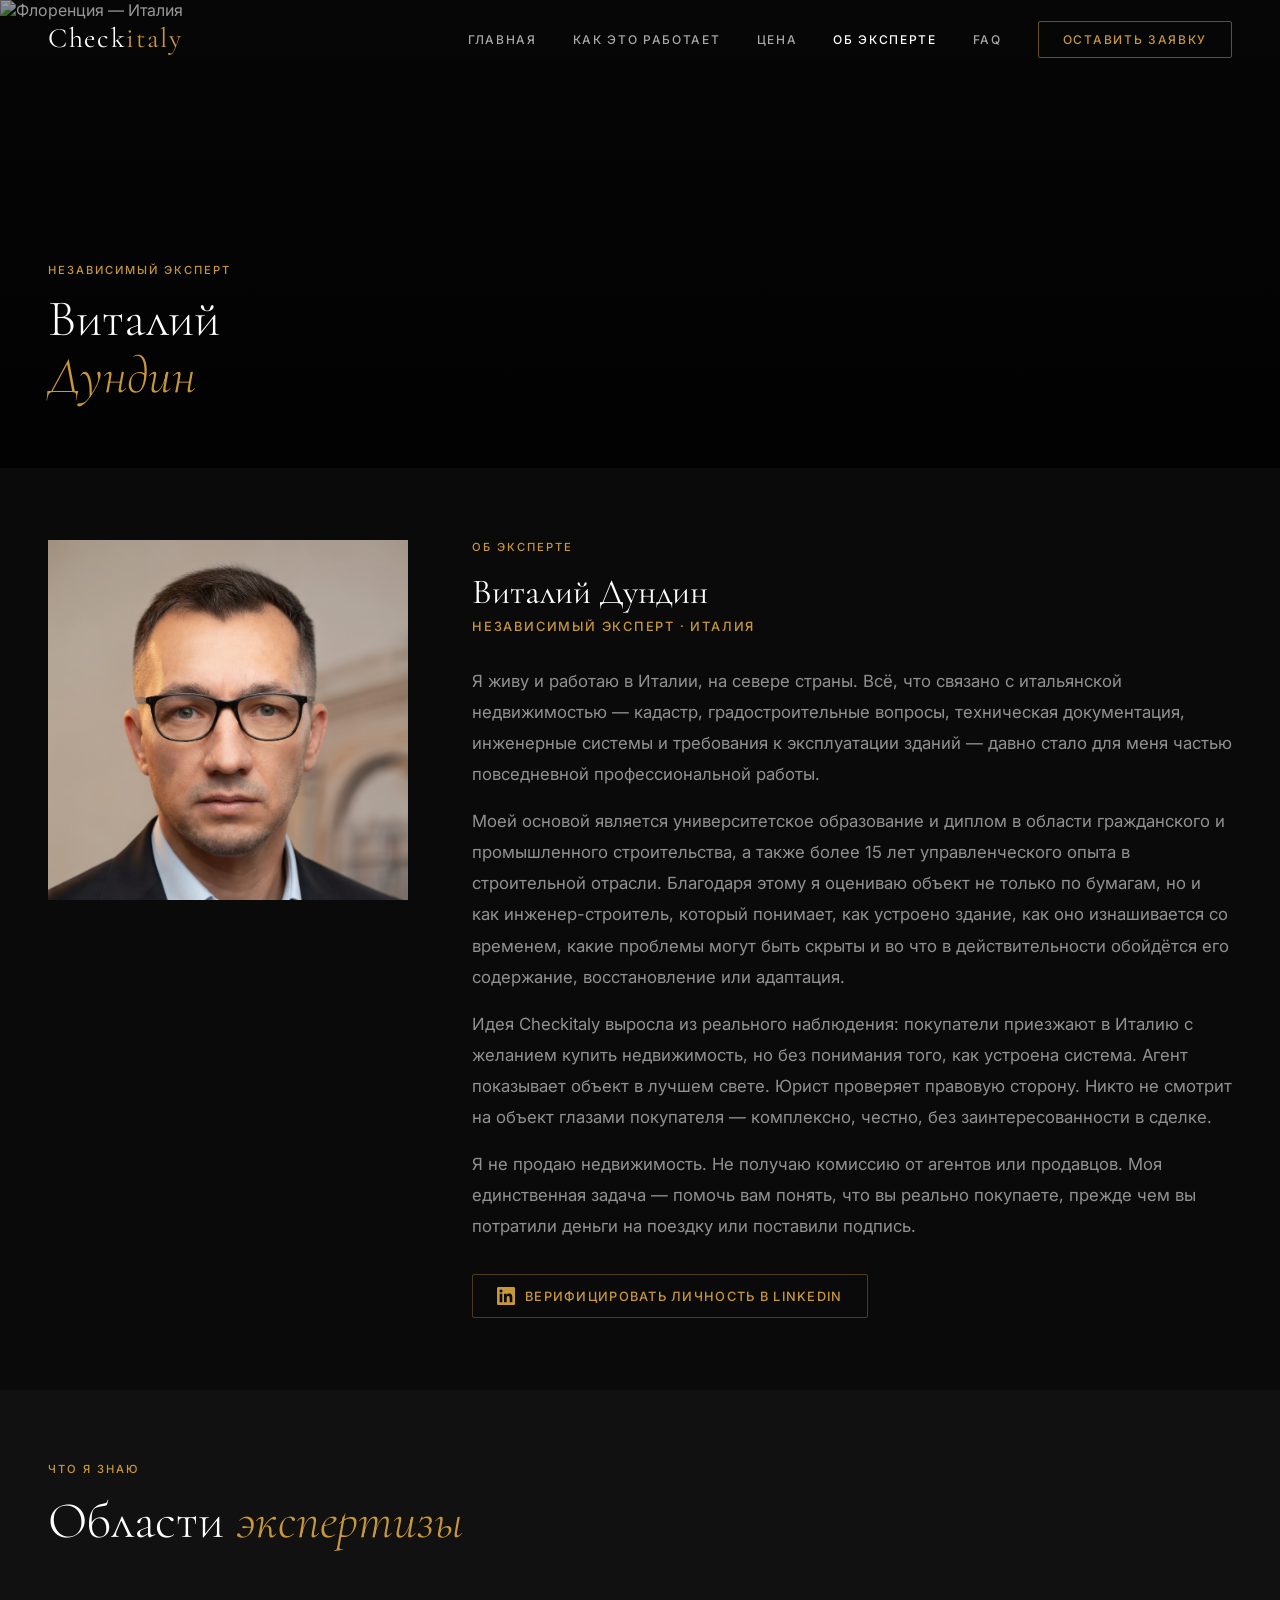
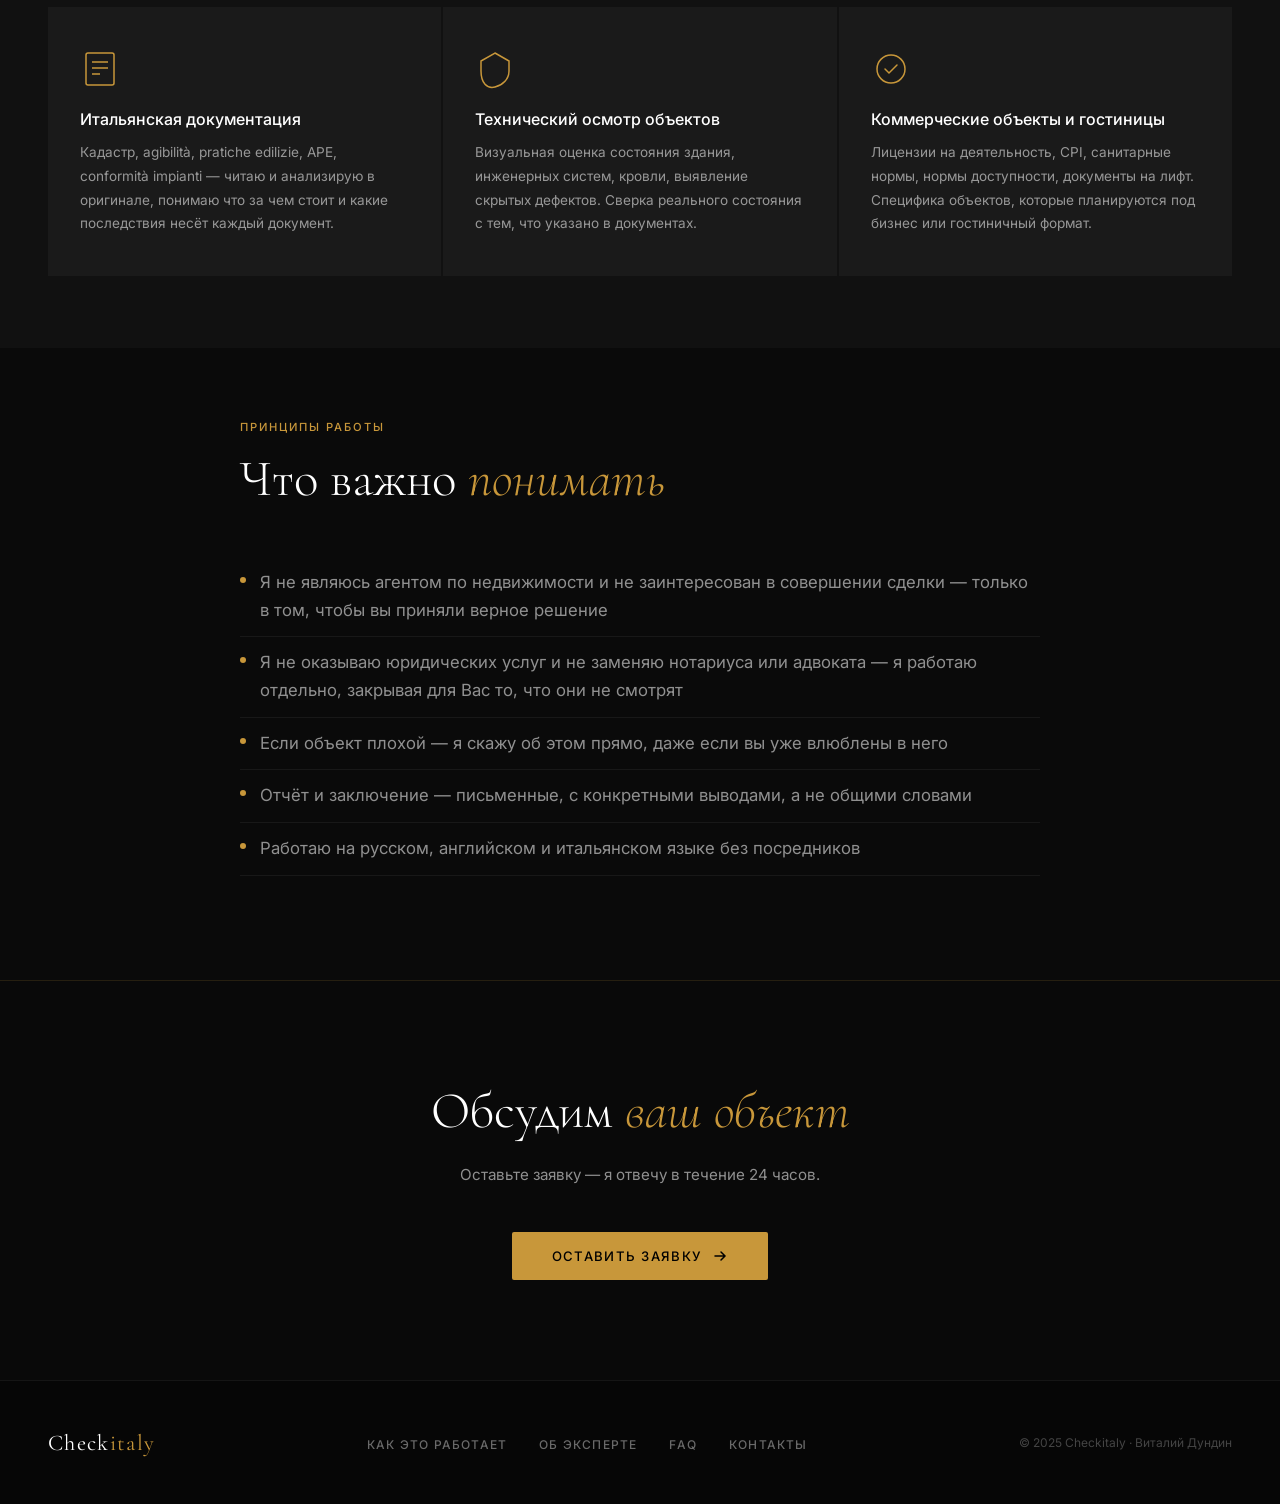
==== about.html @ b2ecd37a "Add files via upload" ====
<!DOCTYPE html>
<html lang="ru">
<head>
  <meta charset="UTF-8">
  <meta name="viewport" content="width=device-width, initial-scale=1.0">
  <meta name="description" content="Виталий Дундин — независимый эксперт по недвижимости в Италии. Живёт и работает на севере Италии. Защищает интересы покупателей недвижимости.">
  <title>Об эксперте — Checkitaly</title>
  <link rel="icon" type="image/svg+xml" href="images/favicon.svg">
  <link rel="stylesheet" href="css/style.css">
</head>
<body>

<!-- ======================== NAV ======================== -->
<nav class="nav" id="nav">
  <a class="nav__logo" href="index.html">Check<span>italy</span></a>
  <ul class="nav__links" id="navLinks">
    <li><a href="index.html">Главная</a></li>
    <li><a href="stages.html">Как это работает</a></li>
    <li><a href="stages.html#pricing">Цена</a></li>
    <li><a href="about.html" class="active">Об эксперте</a></li>
    <li><a href="faq.html">FAQ</a></li>
    <li><a href="contact.html" class="nav__cta">Оставить заявку</a></li>
  </ul>
  <div class="nav__burger" id="burger" aria-label="Меню">
    <span></span><span></span><span></span>
  </div>
</nav>

<!-- ======================== PAGE HERO ======================== -->
<section class="page-hero">
  <img
    class="page-hero__img"
    src="https://images.unsplash.com/photo-1529154036614-a60975f5c760?auto=format&fit=crop&w=1920&q=85"
    alt="Флоренция — Италия"
    loading="eager"
  >
  <div class="page-hero__overlay"></div>
  <div class="page-hero__content">
    <div class="page-hero__label">Независимый эксперт</div>
    <h1 class="page-hero__title">
      Виталий<br>
      <em>Дундин</em>
    </h1>
  </div>
</section>

<!-- ======================== BIO ======================== -->
<section class="about-section">
  <div class="about-section__inner">
    <div class="about-bio">
      <div class="about-bio__photo reveal">
        <img
          class="about-bio__img"
          src="images/vitalii-dundin.jpg"
          alt="Виталий Дундин — эксперт по недвижимости в Италии"
          loading="lazy"
        >
      </div>
      <div>
        <div class="section-label reveal">Об эксперте</div>
        <div class="about-bio__name reveal reveal--delay-1">Виталий Дундин</div>
        <div class="about-bio__role reveal reveal--delay-1">Независимый эксперт · Италия</div>
        <p class="about-bio__text reveal reveal--delay-2">
          Я живу и работаю в Италии, на севере страны. Всё, что связано с итальянской
          недвижимостью — кадастр, градостроительные вопросы, техническая документация,
          инженерные системы и требования к эксплуатации зданий — давно стало для меня
          частью повседневной профессиональной работы.
        </p>
        <p class="about-bio__text reveal reveal--delay-2">
          Моей основой является университетское образование и диплом в области гражданского
          и промышленного строительства, а также более 15 лет управленческого опыта в строительной
          отрасли. Благодаря этому я оцениваю объект не только по бумагам, но и как
          инженер-строитель, который понимает, как устроено здание, как оно изнашивается
          со временем, какие проблемы могут быть скрыты и во что в действительности обойдётся
          его содержание, восстановление или адаптация.
        </p>
        <p class="about-bio__text reveal reveal--delay-2">
          Идея Checkitaly выросла из реального наблюдения: покупатели
          приезжают в Италию с желанием купить недвижимость, но без понимания того,
          как устроена система. Агент показывает объект в лучшем свете. Юрист
          проверяет правовую сторону. Никто не смотрит на объект глазами покупателя —
          комплексно, честно, без заинтересованности в сделке.
        </p>
        <p class="about-bio__text reveal reveal--delay-3">
          Я не продаю недвижимость. Не получаю комиссию от агентов или продавцов.
          Моя единственная задача — помочь вам понять, что вы реально покупаете,
          прежде чем вы потратили деньги на поездку или поставили подпись.
        </p>
        <div class="reveal reveal--delay-3" style="margin-top:32px;">
          <a href="https://www.linkedin.com/in/vitalii-dundin/" target="_blank" rel="noopener" class="who__linkedin">
            <svg width="18" height="18" viewBox="0 0 24 24" fill="currentColor">
              <path d="M20.447 20.452h-3.554v-5.569c0-1.328-.027-3.037-1.852-3.037-1.853 0-2.136 1.445-2.136 2.939v5.667H9.351V9h3.414v1.561h.046c.477-.9 1.637-1.85 3.37-1.85 3.601 0 4.267 2.37 4.267 5.455v6.286zM5.337 7.433a2.062 2.062 0 01-2.063-2.065 2.064 2.064 0 112.063 2.065zm1.782 13.019H3.555V9h3.564v11.452zM22.225 0H1.771C.792 0 0 .774 0 1.729v20.542C0 23.227.792 24 1.771 24h20.451C23.2 24 24 23.227 24 22.271V1.729C24 .774 23.2 0 22.222 0h.003z"/>
            </svg>
            Верифицировать личность в LinkedIn
          </a>
        </div>
      </div>
    </div>
  </div>
</section>

<!-- ======================== EXPERTISE ======================== -->
<section class="about-section" style="background:var(--dark-2);">
  <div class="about-section__inner">
    <div class="section-label reveal">Что я знаю</div>
    <h2 class="section-title reveal reveal--delay-1" style="margin-bottom:56px;">
      Области <em>экспертизы</em>
    </h2>
    <div class="about-expertise">
      <div class="expertise-card reveal">
        <div class="expertise-card__icon">
          <svg viewBox="0 0 40 40" fill="none" stroke="currentColor" stroke-width="1.5">
            <rect x="6" y="4" width="28" height="32" rx="2"/>
            <line x1="12" y1="13" x2="28" y2="13"/>
            <line x1="12" y1="19" x2="28" y2="19"/>
            <line x1="12" y1="25" x2="20" y2="25"/>
          </svg>
        </div>
        <div class="expertise-card__title">Итальянская документация</div>
        <p class="expertise-card__text">
          Кадастр, agibilità, pratiche edilizie, APE, conformità impianti —
          читаю и анализирую в оригинале, понимаю что за чем стоит и какие
          последствия несёт каждый документ.
        </p>
      </div>
      <div class="expertise-card reveal reveal--delay-1">
        <div class="expertise-card__icon">
          <svg viewBox="0 0 40 40" fill="none" stroke="currentColor" stroke-width="1.5">
            <path d="M20 4L34 12v10c0 8-6 14-14 16C12 40 6 34 6 22V12L20 4z"/>
          </svg>
        </div>
        <div class="expertise-card__title">Технический осмотр объектов</div>
        <p class="expertise-card__text">
          Визуальная оценка состояния здания, инженерных систем, кровли,
          выявление скрытых дефектов. Сверка реального состояния с тем,
          что указано в документах.
        </p>
      </div>
      <div class="expertise-card reveal reveal--delay-2">
        <div class="expertise-card__icon">
          <svg viewBox="0 0 40 40" fill="none" stroke="currentColor" stroke-width="1.5">
            <circle cx="20" cy="20" r="14"/>
            <path d="M14 20l4 4 8-8" stroke-linecap="round"/>
          </svg>
        </div>
        <div class="expertise-card__title">Коммерческие объекты и гостиницы</div>
        <p class="expertise-card__text">
          Лицензии на деятельность, CPI, санитарные нормы, нормы доступности,
          документы на лифт. Специфика объектов, которые планируются
          под бизнес или гостиничный формат.
        </p>
      </div>
    </div>
  </div>
</section>

<!-- ======================== ПРИНЦИПЫ ======================== -->
<section class="about-section">
  <div class="about-section__inner" style="max-width:800px;">
    <div class="section-label reveal">Принципы работы</div>
    <h2 class="section-title reveal reveal--delay-1" style="margin-bottom:48px;">
      Что важно <em>понимать</em>
    </h2>
    <ul class="who__list reveal reveal--delay-2">
      <li>Я не являюсь агентом по недвижимости и не заинтересован в совершении сделки — только в том, чтобы вы приняли верное решение</li>
      <li>Я не оказываю юридических услуг и не заменяю нотариуса или адвоката — я работаю отдельно, закрывая для Вас то, что они не смотрят</li>
      <li>Если объект плохой — я скажу об этом прямо, даже если вы уже влюблены в него</li>
      <li>Отчёт и заключение — письменные, с конкретными выводами, а не общими словами</li>
      <li>Работаю на русском, английском и итальянском языке без посредников</li>
    </ul>
  </div>
</section>

<!-- ======================== CTA ======================== -->
<section class="cta-banner">
  <div class="cta-banner__title reveal">
    Обсудим <em>ваш объект</em>
  </div>
  <p class="cta-banner__sub reveal reveal--delay-1">
    Оставьте заявку — я отвечу в течение 24 часов.
  </p>
  <div class="reveal reveal--delay-2">
    <a href="contact.html" class="btn btn--primary btn--large">
      Оставить заявку
      <svg width="16" height="16" viewBox="0 0 16 16" fill="none">
        <path d="M3 8h10M9 4l4 4-4 4" stroke="currentColor" stroke-width="1.5" stroke-linecap="round"/>
      </svg>
    </a>
  </div>
</section>

<!-- ======================== FOOTER ======================== -->
<footer class="footer">
  <a class="footer__logo" href="index.html">Check<span>italy</span></a>
  <ul class="footer__links">
    <li><a href="stages.html">Как это работает</a></li>
    <li><a href="about.html">Об эксперте</a></li>
    <li><a href="faq.html">FAQ</a></li>
    <li><a href="contact.html">Контакты</a></li>
  </ul>
  <div class="footer__copy">© 2025 Checkitaly · Виталий Дундин</div>
</footer>

<script src="js/main.js"></script>
</body>
</html>
---- css/style.css ----
@import url('https://fonts.googleapis.com/css2?family=Cormorant+Garamond:ital,wght@0,300;0,400;0,600;1,300;1,400&family=Inter:wght@300;400;500;600&display=swap');

/* ========================
   RESET & BASE
======================== */
*, *::before, *::after { box-sizing: border-box; margin: 0; padding: 0; }
html { scroll-behavior: smooth; font-size: 16px; }
body {
  font-family: 'Inter', sans-serif;
  background: #0a0a0a;
  color: #fff;
  overflow-x: hidden;
  -webkit-font-smoothing: antialiased;
}
img { max-width: 100%; display: block; }
a { text-decoration: none; color: inherit; }

/* ========================
   VARIABLES
======================== */
:root {
  --gold:     #C8973A;
  --gold-dk:  #A67A28;
  --white:    #ffffff;
  --off-white:#F5F2ED;
  --dark:     #090909;
  --dark-2:   #111111;
  --dark-3:   #1a1a1a;
  --muted:    rgba(255,255,255,0.55);
  --nav-h:    76px;
  --ease:     cubic-bezier(0.16, 1, 0.3, 1);
}

/* ========================
   NAV
======================== */
.nav {
  position: fixed;
  top: 0; left: 0; right: 0;
  z-index: 100;
  display: flex;
  align-items: center;
  justify-content: space-between;
  padding: 0 48px;
  height: var(--nav-h);
  transition: background 0.4s ease, backdrop-filter 0.4s ease;
}
.nav.scrolled {
  background: rgba(9, 9, 9, 0.94);
  backdrop-filter: blur(14px);
  border-bottom: 1px solid rgba(255,255,255,0.06);
}
.nav__logo {
  font-family: 'Cormorant Garamond', serif;
  font-size: 1.75rem;
  font-weight: 400;
  letter-spacing: 0.06em;
  color: #fff;
}
.nav__logo span { color: var(--gold); }
.nav__links {
  display: flex;
  align-items: center;
  gap: 36px;
  list-style: none;
}
.nav__links a {
  font-size: 0.75rem;
  font-weight: 500;
  letter-spacing: 0.14em;
  text-transform: uppercase;
  color: rgba(255,255,255,0.65);
  transition: color 0.2s;
}
.nav__links a:hover, .nav__links a.active { color: #fff; }
.nav__cta {
  padding: 10px 24px;
  border: 1px solid rgba(200,151,58,0.5);
  border-radius: 2px;
  color: var(--gold) !important;
  transition: background 0.2s, border-color 0.2s, color 0.2s !important;
}
.nav__cta:hover {
  background: var(--gold);
  border-color: var(--gold) !important;
  color: #000 !important;
}
.nav__burger {
  display: none;
  flex-direction: column;
  gap: 5px;
  cursor: pointer;
}
.nav__burger span {
  display: block; width: 24px; height: 1.5px;
  background: #fff; transition: 0.3s;
}

/* ========================
   HERO
======================== */
.hero {
  position: relative;
  height: 100vh;
  min-height: 640px;
  display: flex;
  align-items: center;
  overflow: hidden;
}
.hero__img {
  position: absolute;
  inset: 0;
  width: 100%; height: 100%;
  object-fit: cover;
  transform: scale(1.08);
  transition: transform 8s var(--ease);
}
.hero__img.loaded { transform: scale(1); }
.hero__overlay {
  position: absolute;
  inset: 0;
  background: linear-gradient(
    135deg,
    rgba(0,0,0,0.78) 0%,
    rgba(0,0,0,0.52) 60%,
    rgba(0,0,0,0.35) 100%
  );
}
.hero__content {
  position: relative;
  z-index: 2;
  max-width: 760px;
  padding: 0 48px;
  padding-top: var(--nav-h);
}
.hero__tag {
  display: inline-block;
  font-size: 1.05rem;
  font-weight: 500;
  letter-spacing: 0.18em;
  text-transform: uppercase;
  color: var(--gold);
  border: 1px solid rgba(200,151,58,0.4);
  padding: 8px 20px;
  border-radius: 2px;
  margin-bottom: 28px;
}
.hero__title {
  font-family: 'Cormorant Garamond', serif;
  font-size: clamp(2.8rem, 5.5vw, 5rem);
  font-weight: 300;
  line-height: 1.1;
  letter-spacing: -0.01em;
  margin-bottom: 28px;
}
.hero__title em {
  font-style: italic;
  color: var(--gold);
}
.hero__sub {
  font-size: 1.05rem;
  font-weight: 300;
  line-height: 1.7;
  color: rgba(255,255,255,0.75);
  max-width: 520px;
  margin-bottom: 44px;
}
.hero__actions {
  display: flex;
  gap: 16px;
  flex-wrap: wrap;
}
.hero__scroll {
  position: absolute;
  bottom: 40px; left: 48px;
  z-index: 2;
  display: flex;
  align-items: center;
  gap: 14px;
  color: rgba(255,255,255,0.4);
  font-size: 0.68rem;
  letter-spacing: 0.16em;
  text-transform: uppercase;
}
.hero__scroll-line {
  width: 40px; height: 1px;
  background: rgba(255,255,255,0.25);
}

/* ========================
   BUTTONS
======================== */
.btn {
  display: inline-flex;
  align-items: center;
  gap: 10px;
  font-size: 0.8rem;
  font-weight: 500;
  letter-spacing: 0.1em;
  text-transform: uppercase;
  border-radius: 2px;
  transition: all 0.25s;
  cursor: pointer;
  border: none;
}
.btn--primary {
  background: var(--gold);
  color: #000;
  padding: 14px 32px;
}
.btn--primary:hover { background: var(--gold-dk); }
.btn--outline {
  background: transparent;
  color: #fff;
  padding: 13px 32px;
  border: 1px solid rgba(255,255,255,0.35);
}
.btn--outline:hover {
  border-color: var(--gold);
  color: var(--gold);
}
.btn--large { padding: 16px 40px; font-size: 0.82rem; }

/* ========================
   SECTION COMMON
======================== */
.section-label {
  font-size: 0.7rem;
  font-weight: 500;
  letter-spacing: 0.18em;
  text-transform: uppercase;
  color: var(--gold);
  margin-bottom: 16px;
}
.section-title {
  font-family: 'Cormorant Garamond', serif;
  font-size: clamp(2rem, 4vw, 3.4rem);
  font-weight: 300;
  line-height: 1.15;
}
.section-title em { font-style: italic; color: var(--gold); }

/* ========================
   REVEAL ANIMATION
======================== */
.reveal {
  opacity: 0;
  transform: translateY(28px);
  transition: opacity 0.75s var(--ease), transform 0.75s var(--ease);
}
.reveal.visible { opacity: 1; transform: none; }
.reveal--delay-1 { transition-delay: 0.12s; }
.reveal--delay-2 { transition-delay: 0.24s; }
.reveal--delay-3 { transition-delay: 0.36s; }
.reveal--delay-4 { transition-delay: 0.48s; }

/* ========================
   PROBLEM SECTION
======================== */
.problem {
  padding: 120px 48px;
  background: var(--dark-2);
}
.problem__inner {
  max-width: 1200px;
  margin: 0 auto;
}
.problem__header {
  text-align: center;
  margin-bottom: 72px;
}
.problem__grid {
  display: grid;
  grid-template-columns: repeat(3, 1fr);
  gap: 16px;
}

/* ── Photo cards (Altenbio style) ── */
.problem-card {
  position: relative;
  aspect-ratio: 3/4;
  overflow: hidden;
  border-radius: 2px;
  cursor: default;
}
.problem-card img {
  width: 100%; height: 100%;
  object-fit: cover;
  transition: transform 0.8s var(--ease);
}
.problem-card:hover img { transform: scale(1.06); }
.problem-card__overlay {
  position: absolute;
  inset: 0;
  background: linear-gradient(
    to bottom,
    rgba(0,0,0,0.1) 0%,
    rgba(0,0,0,0.4) 50%,
    rgba(0,0,0,0.88) 100%
  );
  transition: background 0.4s;
}
.problem-card:hover .problem-card__overlay {
  background: linear-gradient(
    to bottom,
    rgba(0,0,0,0.15) 0%,
    rgba(0,0,0,0.45) 50%,
    rgba(0,0,0,0.92) 100%
  );
}
.problem-card__content {
  position: absolute;
  inset: 0;
  display: flex;
  flex-direction: column;
  justify-content: flex-end;
  padding: 36px 28px;
}
.problem-card__num {
  font-family: 'Cormorant Garamond', serif;
  font-size: 4rem;
  font-weight: 300;
  color: rgba(255,255,255,0.12);
  line-height: 1;
  margin-bottom: auto;
}
.problem-card__icon {
  width: 40px; height: 40px;
  border: 1px solid rgba(200,151,58,0.4);
  border-radius: 50%;
  display: flex;
  align-items: center;
  justify-content: center;
  margin-bottom: 20px;
  transition: background 0.3s;
}
.problem-card:hover .problem-card__icon {
  background: rgba(200,151,58,0.2);
}
.problem-card__icon svg { width: 18px; height: 18px; color: var(--gold); }
.problem-card__title {
  font-family: 'Cormorant Garamond', serif;
  font-size: 2rem;
  font-weight: 300;
  line-height: 1.25;
  color: #fff;
  margin-bottom: 12px;
}
.problem-card__text {
  font-size: 1rem;
  font-weight: 300;
  color: rgba(255,255,255,0.75);
  line-height: 1.65;
  max-height: 0;
  overflow: hidden;
  opacity: 0;
  transition: max-height 0.5s var(--ease), opacity 0.4s;
}
.problem-card:hover .problem-card__text {
  max-height: 160px;
  opacity: 1;
}

/* ========================
   SOLUTION SECTION
======================== */
.solution {
  padding: 80px 48px;
  background: var(--dark);
}
.solution__inner {
  max-width: 1200px;
  margin: 0 auto;
  display: grid;
  grid-template-columns: 1fr 1fr;
  gap: 72px;
  align-items: center;
}
.solution__quote {
  font-family: 'Cormorant Garamond', serif;
  font-size: clamp(1.3rem, 2vw, 1.7rem);
  font-weight: 300;
  font-style: italic;
  line-height: 1.5;
  color: var(--off-white);
  border-left: 2px solid var(--gold);
  padding-left: 24px;
  margin: 20px 0 24px;
}
.solution__text {
  font-size: 1.08rem;
  line-height: 1.8;
  color: var(--muted);
  margin-bottom: 16px;
}
.solution__visual {
  position: relative;
}
.solution__img {
  width: 100%;
  aspect-ratio: 4/3;
  object-fit: cover;
}
.solution__badge {
  position: absolute;
  bottom: -24px;
  right: -24px;
  background: var(--gold);
  color: #000;
  padding: 24px 28px;
  max-width: 200px;
}
.solution__badge-text {
  font-family: 'Cormorant Garamond', serif;
  font-size: 1.65rem;
  font-weight: 600;
  line-height: 1.35;
}

/* ========================
   STAGES SECTION
======================== */
.stages {
  padding: 120px 48px;
  background: var(--dark-2);
}
.stages__inner {
  max-width: 1200px;
  margin: 0 auto;
}
.stages__header {
  display: flex;
  justify-content: space-between;
  align-items: flex-end;
  margin-bottom: 72px;
}
.stages__link-all {
  display: flex;
  align-items: center;
  gap: 8px;
  font-size: 0.75rem;
  font-weight: 500;
  letter-spacing: 0.12em;
  text-transform: uppercase;
  color: var(--gold);
  transition: gap 0.2s;
}
.stages__link-all:hover { gap: 14px; }
.stages__grid {
  display: grid;
  grid-template-columns: repeat(3, 1fr);
  gap: 2px;
}
.stage-card {
  background: var(--dark-3);
  padding: 52px 40px;
  position: relative;
  overflow: hidden;
  cursor: default;
  transition: background 0.3s;
}
.stage-card:hover { background: #1f1f1f; }
.stage-card__num {
  font-family: 'Cormorant Garamond', serif;
  font-size: 5rem;
  font-weight: 300;
  color: rgba(200,151,58,0.08);
  position: absolute;
  top: 16px; right: 24px;
  line-height: 1;
  pointer-events: none;
}
.stage-card__icon {
  width: 48px; height: 48px;
  margin-bottom: 28px;
}
.stage-card__icon svg { width: 100%; height: 100%; }
.stage-card__label {
  font-size: 0.68rem;
  font-weight: 500;
  letter-spacing: 0.16em;
  text-transform: uppercase;
  color: var(--gold);
  margin-bottom: 12px;
}
.stage-card__title {
  font-family: 'Cormorant Garamond', serif;
  font-size: 1.7rem;
  font-weight: 400;
  line-height: 1.25;
  margin-bottom: 20px;
}
.stage-card__desc {
  font-size: 0.88rem;
  line-height: 1.8;
  color: var(--muted);
  margin-bottom: 32px;
}
.stage-card__arrow {
  display: inline-flex;
  align-items: center;
  gap: 8px;
  font-size: 0.75rem;
  font-weight: 500;
  letter-spacing: 0.1em;
  text-transform: uppercase;
  color: var(--gold);
  transition: gap 0.2s;
}
.stage-card__arrow:hover { gap: 14px; }

/* ========================
   WHO SECTION
======================== */
.who {
  padding: 120px 48px;
  background: var(--dark);
}
.who__inner {
  max-width: 1200px;
  margin: 0 auto;
  display: grid;
  grid-template-columns: 1fr 1fr;
  gap: 100px;
  align-items: center;
}
.who__photo {
  position: relative;
}
.who__photo-img {
  width: 100%;
  aspect-ratio: 3/4;
  object-fit: cover;
  object-position: top;
  filter: grayscale(20%);
}
.who__photo-line {
  position: absolute;
  top: 24px; left: -24px;
  width: 2px;
  height: 80px;
  background: var(--gold);
}
.who__list {
  list-style: none;
  margin: 32px 0;
}
.who__list li {
  display: flex;
  align-items: flex-start;
  gap: 14px;
  font-size: 1.05rem;
  line-height: 1.65;
  color: var(--muted);
  padding: 12px 0;
  border-bottom: 1px solid rgba(255,255,255,0.06);
}
.who__list li::before {
  content: '';
  display: block;
  width: 6px; height: 6px;
  border-radius: 50%;
  background: var(--gold);
  margin-top: 8px;
  flex-shrink: 0;
}
.who__linkedin {
  display: inline-flex;
  align-items: center;
  gap: 10px;
  font-size: 0.8rem;
  font-weight: 500;
  letter-spacing: 0.1em;
  text-transform: uppercase;
  color: var(--gold);
  border: 1px solid rgba(200,151,58,0.35);
  padding: 12px 24px;
  border-radius: 2px;
  transition: background 0.2s, color 0.2s;
}
.who__linkedin:hover {
  background: var(--gold);
  color: #000;
}

/* ========================
   FAQ SECTION (homepage)
======================== */
.faq-home {
  padding: 120px 48px;
  background: var(--dark-2);
}
.faq-home__inner {
  max-width: 1200px;
  margin: 0 auto;
}
.faq-home__header {
  display: flex;
  justify-content: space-between;
  align-items: flex-end;
  margin-bottom: 64px;
}
.faq-home__grid {
  display: grid;
  grid-template-columns: 1fr 1fr;
  gap: 2px;
}
.faq-item {
  background: var(--dark-3);
  padding: 36px 40px;
  border-top: 1px solid rgba(255,255,255,0.06);
  transition: border-color 0.3s;
}
.faq-item:hover { border-color: rgba(200,151,58,0.3); }
.faq-item__q {
  font-size: 1rem;
  font-weight: 500;
  line-height: 1.4;
  margin-bottom: 14px;
  color: #fff;
}
.faq-item__a {
  font-size: 0.875rem;
  line-height: 1.8;
  color: var(--muted);
}

/* ========================
   CTA BANNER
======================== */
.cta-banner {
  padding: 100px 48px;
  background: var(--dark);
  text-align: center;
  border-top: 1px solid rgba(200,151,58,0.15);
}
.cta-banner__title {
  font-family: 'Cormorant Garamond', serif;
  font-size: clamp(2rem, 4vw, 3.5rem);
  font-weight: 300;
  line-height: 1.2;
  margin-bottom: 20px;
}
.cta-banner__title em { font-style: italic; color: var(--gold); }
.cta-banner__sub {
  font-size: 0.95rem;
  color: var(--muted);
  max-width: 480px;
  margin: 0 auto 44px;
  line-height: 1.7;
}
.cta-banner__note {
  margin-top: 20px;
  font-size: 0.8rem;
  color: rgba(255,255,255,0.35);
  letter-spacing: 0.06em;
}
.cta-banner__note a {
  color: var(--gold);
  transition: opacity 0.2s;
}
.cta-banner__note a:hover { opacity: 0.7; }

/* ========================
   FOOTER
======================== */
.footer {
  padding: 48px;
  background: #060606;
  border-top: 1px solid rgba(255,255,255,0.06);
  display: flex;
  justify-content: space-between;
  align-items: center;
  flex-wrap: wrap;
  gap: 20px;
}
.footer__logo {
  font-family: 'Cormorant Garamond', serif;
  font-size: 1.4rem;
  font-weight: 400;
  letter-spacing: 0.06em;
}
.footer__logo span { color: var(--gold); }
.footer__links {
  display: flex;
  gap: 32px;
  list-style: none;
}
.footer__links a {
  font-size: 0.75rem;
  font-weight: 500;
  letter-spacing: 0.1em;
  text-transform: uppercase;
  color: rgba(255,255,255,0.4);
  transition: color 0.2s;
}
.footer__links a:hover { color: var(--gold); }
.footer__copy {
  font-size: 0.75rem;
  color: rgba(255,255,255,0.25);
}

/* ========================
   PAGE HERO (inner pages)
======================== */
.page-hero {
  position: relative;
  height: 52vh;
  min-height: 380px;
  display: flex;
  align-items: flex-end;
  padding: 0 48px 64px;
  overflow: hidden;
}
.page-hero__img {
  position: absolute;
  inset: 0;
  width: 100%; height: 100%;
  object-fit: cover;
}
.page-hero__overlay {
  position: absolute;
  inset: 0;
  background: linear-gradient(to top, rgba(0,0,0,0.85) 0%, rgba(0,0,0,0.4) 100%);
}
.page-hero__content {
  position: relative;
  z-index: 2;
  max-width: 1200px;
  width: 100%;
  margin: 0 auto;
  padding-top: var(--nav-h);
}
.page-hero__label {
  font-size: 0.7rem;
  font-weight: 500;
  letter-spacing: 0.18em;
  text-transform: uppercase;
  color: var(--gold);
  margin-bottom: 14px;
}
.page-hero__title {
  font-family: 'Cormorant Garamond', serif;
  font-size: clamp(2.2rem, 4vw, 3.8rem);
  font-weight: 300;
  line-height: 1.1;
}
.page-hero__title em { font-style: italic; color: var(--gold); }

/* ========================
   STAGES DETAIL (stages page)
======================== */
.stage-detail {
  padding: 72px 48px;
  border-bottom: 1px solid rgba(255,255,255,0.06);
}
.stage-detail:nth-child(even) { background: var(--dark-2); }
.stage-detail__inner {
  max-width: 1200px;
  margin: 0 auto;
  display: grid;
  grid-template-columns: 1fr 1fr;
  gap: 72px;
  align-items: stretch;
}
.stage-detail__inner--reversed {
  grid-template-columns: 1fr 1fr;
}
.stage-detail__inner--reversed .stage-detail__visual {
  order: -1;
}
.stage-detail__step {
  font-size: 0.7rem;
  font-weight: 500;
  letter-spacing: 0.18em;
  text-transform: uppercase;
  color: var(--gold);
  margin-bottom: 10px;
}
.stage-detail__title {
  font-family: 'Cormorant Garamond', serif;
  font-size: clamp(2rem, 3.5vw, 3rem);
  font-weight: 300;
  line-height: 1.15;
  margin-bottom: 28px;
}
.stage-detail__title em { font-style: italic; color: var(--gold); }
.stage-detail__intro {
  font-size: 1.08rem;
  line-height: 1.8;
  color: var(--off-white);
  margin-bottom: 20px;
}
.stage-detail__body {
  font-size: 1rem;
  line-height: 1.85;
  color: var(--muted);
  margin-bottom: 16px;
}
.stage-detail__list {
  list-style: none;
  margin: 28px 0;
}
.stage-detail__list li {
  display: flex;
  align-items: flex-start;
  gap: 14px;
  font-size: 1rem;
  line-height: 1.65;
  color: var(--muted);
  padding: 10px 0;
  border-bottom: 1px solid rgba(255,255,255,0.05);
}
.stage-detail__list li::before {
  content: '';
  display: block;
  width: 5px; height: 5px;
  border-radius: 50%;
  background: var(--gold);
  margin-top: 8px;
  flex-shrink: 0;
}
.stage-detail__result {
  background: rgba(200,151,58,0.07);
  border: 1px solid rgba(200,151,58,0.2);
  padding: 24px 28px;
  margin-top: 32px;
  border-radius: 2px;
}
.stage-detail__result-label {
  font-size: 0.68rem;
  font-weight: 500;
  letter-spacing: 0.16em;
  text-transform: uppercase;
  color: var(--gold);
  margin-bottom: 10px;
}
.stage-detail__result-text {
  font-size: 1rem;
  line-height: 1.7;
  color: var(--off-white);
}
.stage-detail__visual {
  position: relative;
  min-height: 420px;
}
.stage-detail__visual img {
  position: absolute;
  inset: 0;
  width: 100%;
  height: 100%;
  object-fit: cover;
}

/* ========================
   PRICING SECTION
======================== */
.pricing-section {
  padding: 96px 48px;
  background: var(--dark-2);
  border-bottom: 1px solid rgba(255,255,255,0.06);
}
.pricing-section__inner {
  max-width: 1000px;
  margin: 0 auto;
  text-align: center;
}
.pricing-section__sub {
  font-size: 1rem;
  line-height: 1.8;
  color: var(--muted);
  max-width: 640px;
  margin: 0 auto 56px;
}
.pricing-cards {
  display: grid;
  grid-template-columns: repeat(3, 1fr);
  gap: 24px;
  margin-bottom: 40px;
}
.pricing-card {
  border: 1px solid rgba(200,151,58,0.2);
  background: rgba(200,151,58,0.04);
  padding: 36px 28px;
  border-radius: 2px;
  text-align: left;
  transition: border-color 0.3s ease, background 0.3s ease;
}
.pricing-card:hover {
  border-color: rgba(200,151,58,0.45);
  background: rgba(200,151,58,0.08);
}
.pricing-card__label {
  font-size: 0.68rem;
  font-weight: 500;
  letter-spacing: 0.16em;
  text-transform: uppercase;
  color: var(--gold);
  margin-bottom: 16px;
}
.pricing-card__price {
  font-family: 'Cormorant Garamond', serif;
  font-size: 2.6rem;
  font-weight: 300;
  color: var(--white);
  line-height: 1;
  margin-bottom: 14px;
}
.pricing-card__desc {
  font-size: 0.88rem;
  line-height: 1.65;
  color: var(--muted);
}
.pricing-section__note {
  font-size: 0.82rem;
  color: rgba(255,255,255,0.35);
  line-height: 1.7;
}

/* ========================
   ABOUT PAGE
======================== */
.about-section {
  padding: 72px 48px;
}
.about-section:nth-child(even) { background: var(--dark-2); }
.about-section__inner {
  max-width: 1200px;
  margin: 0 auto;
}
.about-bio {
  display: grid;
  grid-template-columns: 360px 1fr;
  gap: 64px;
  align-items: start;
}
.about-bio__photo {
  position: relative;
}
.about-bio__img {
  width: 100%;
  aspect-ratio: 1/1;
  object-fit: cover;
  object-position: top;
}
.about-bio__name {
  font-family: 'Cormorant Garamond', serif;
  font-size: 2.2rem;
  font-weight: 400;
  margin-bottom: 6px;
}
.about-bio__role {
  font-size: 0.8rem;
  font-weight: 500;
  letter-spacing: 0.14em;
  text-transform: uppercase;
  color: var(--gold);
  margin-bottom: 32px;
}
.about-bio__text {
  font-size: 1.05rem;
  line-height: 1.85;
  color: var(--muted);
  margin-bottom: 16px;
}
.about-expertise {
  display: grid;
  grid-template-columns: repeat(3, 1fr);
  gap: 2px;
  margin-top: 0;
}
.expertise-card {
  background: var(--dark-3);
  padding: 40px 32px;
  border-top: 2px solid transparent;
  transition: border-color 0.3s;
}
.expertise-card:hover { border-color: var(--gold); }
.expertise-card__icon {
  width: 40px; height: 40px;
  margin-bottom: 20px;
  color: var(--gold);
}
.expertise-card__title {
  font-size: 1rem;
  font-weight: 500;
  margin-bottom: 12px;
}
.expertise-card__text {
  font-size: 0.85rem;
  line-height: 1.75;
  color: var(--muted);
}

/* ========================
   FAQ PAGE
======================== */
.faq-section {
  padding: 100px 48px;
}
.faq-section__inner {
  max-width: 900px;
  margin: 0 auto;
}
.faq-block {
  margin-bottom: 64px;
}
.faq-block__title {
  font-family: 'Cormorant Garamond', serif;
  font-size: 1.6rem;
  font-weight: 400;
  margin-bottom: 32px;
  padding-bottom: 16px;
  border-bottom: 1px solid rgba(200,151,58,0.25);
  color: var(--gold);
}
.faq-accordion__item {
  border-bottom: 1px solid rgba(255,255,255,0.07);
}
.faq-accordion__q {
  width: 100%;
  text-align: left;
  background: none;
  border: none;
  color: #fff;
  font-family: 'Inter', sans-serif;
  font-size: 1.05rem;
  font-weight: 500;
  line-height: 1.5;
  padding: 22px 0;
  cursor: pointer;
  display: flex;
  justify-content: space-between;
  align-items: center;
  gap: 20px;
  transition: color 0.2s;
}
.faq-accordion__q:hover { color: var(--gold); }
.faq-accordion__icon {
  width: 18px; height: 18px;
  flex-shrink: 0;
  transition: transform 0.3s;
}
.faq-accordion__item.open .faq-accordion__icon { transform: rotate(45deg); }
.faq-accordion__a {
  font-size: 1rem;
  line-height: 1.85;
  color: var(--muted);
  max-height: 0;
  overflow: hidden;
  transition: max-height 0.4s var(--ease), padding 0.3s;
}
.faq-accordion__item.open .faq-accordion__a {
  max-height: 600px;
  padding-bottom: 24px;
}

/* ========================
   CONTACT PAGE
======================== */
.contact-section {
  padding: 100px 48px;
}
.contact-section__inner {
  max-width: 1200px;
  margin: 0 auto;
  display: grid;
  grid-template-columns: 1fr 1.4fr;
  gap: 100px;
  align-items: start;
}
.contact-info__text {
  font-size: 1.05rem;
  line-height: 1.85;
  color: var(--muted);
  margin-bottom: 40px;
}
.contact-info__item {
  display: flex;
  align-items: center;
  gap: 16px;
  padding: 18px 0;
  border-bottom: 1px solid rgba(255,255,255,0.07);
  font-size: 1.05rem;
  color: var(--off-white);
}
.contact-info__item svg {
  width: 20px; height: 20px;
  color: var(--gold);
  flex-shrink: 0;
}
.contact-form {
  background: var(--dark-2);
  padding: 52px;
  border: 1px solid rgba(255,255,255,0.06);
}
.form-title {
  font-family: 'Cormorant Garamond', serif;
  font-size: 1.8rem;
  font-weight: 400;
  margin-bottom: 32px;
}
.form-group {
  margin-bottom: 20px;
}
.form-label {
  display: block;
  font-size: 0.72rem;
  font-weight: 500;
  letter-spacing: 0.12em;
  text-transform: uppercase;
  color: rgba(255,255,255,0.5);
  margin-bottom: 8px;
}
.form-input,
.form-select,
.form-textarea {
  width: 100%;
  background: rgba(255,255,255,0.04);
  border: 1px solid rgba(255,255,255,0.1);
  border-radius: 2px;
  color: #fff;
  font-family: 'Inter', sans-serif;
  font-size: 0.9rem;
  padding: 14px 18px;
  transition: border-color 0.2s;
  outline: none;
  -webkit-appearance: none;
}
.form-input:focus,
.form-select:focus,
.form-textarea:focus {
  border-color: var(--gold);
}
.form-select option { background: #1a1a1a; }
.form-textarea { resize: vertical; min-height: 120px; }
.form-row { display: grid; grid-template-columns: 1fr 1fr; gap: 16px; }
.form-submit {
  width: 100%;
  margin-top: 8px;
  justify-content: center;
}
.form-note {
  margin-top: 16px;
  font-size: 0.78rem;
  color: rgba(255,255,255,0.3);
  text-align: center;
  line-height: 1.6;
}

/* ========================
   RESPONSIVE
======================== */
@media (max-width: 1024px) {
  .solution__inner,
  .who__inner,
  .stage-detail__inner,
  .contact-section__inner { grid-template-columns: 1fr; gap: 60px; }
  .stage-detail__inner--reversed .stage-detail__visual { order: 0; }
  .pricing-cards { grid-template-columns: 1fr; }
  .about-bio { grid-template-columns: 1fr; }
  .about-bio__photo { max-width: 400px; }
  .about-expertise { grid-template-columns: 1fr 1fr; }
  .problem__grid { grid-template-columns: 1fr 1fr; }
  .problem-card { aspect-ratio: 4/3; }
  .problem-card__text { max-height: 100px; opacity: 1; }
  .stages__grid { grid-template-columns: 1fr; }
  .faq-home__grid { grid-template-columns: 1fr; }
  .stages__header,
  .faq-home__header { flex-direction: column; align-items: flex-start; gap: 16px; }
}
@media (max-width: 768px) {
  :root { --nav-h: 64px; }
  .nav { padding: 0 24px; }
  .nav__links {
    display: none;
    position: fixed;
    top: var(--nav-h); left: 0; right: 0;
    background: rgba(9,9,9,0.97);
    flex-direction: column;
    padding: 32px 24px;
    gap: 24px;
    backdrop-filter: blur(16px);
  }
  .nav__links.open { display: flex; }
  .nav__burger { display: flex; }
  .hero__content,
  .hero__scroll { padding-left: 24px; padding-right: 24px; }
  .hero__scroll { left: 24px; }
  .problem,
  .solution,
  .stages,
  .who,
  .faq-home,
  .cta-banner,
  .stage-detail,
  .about-section,
  .faq-section,
  .contact-section { padding: 72px 24px; }
  .contact-form { padding: 32px 24px; }
  .form-row { grid-template-columns: 1fr; }
  .footer { padding: 32px 24px; flex-direction: column; align-items: flex-start; gap: 24px; }
  .footer__links { flex-wrap: wrap; gap: 20px; }
  .about-expertise { grid-template-columns: 1fr; }
  .page-hero { padding: 0 24px 48px; }
  .solution__badge { position: static; margin-top: 20px; }
}
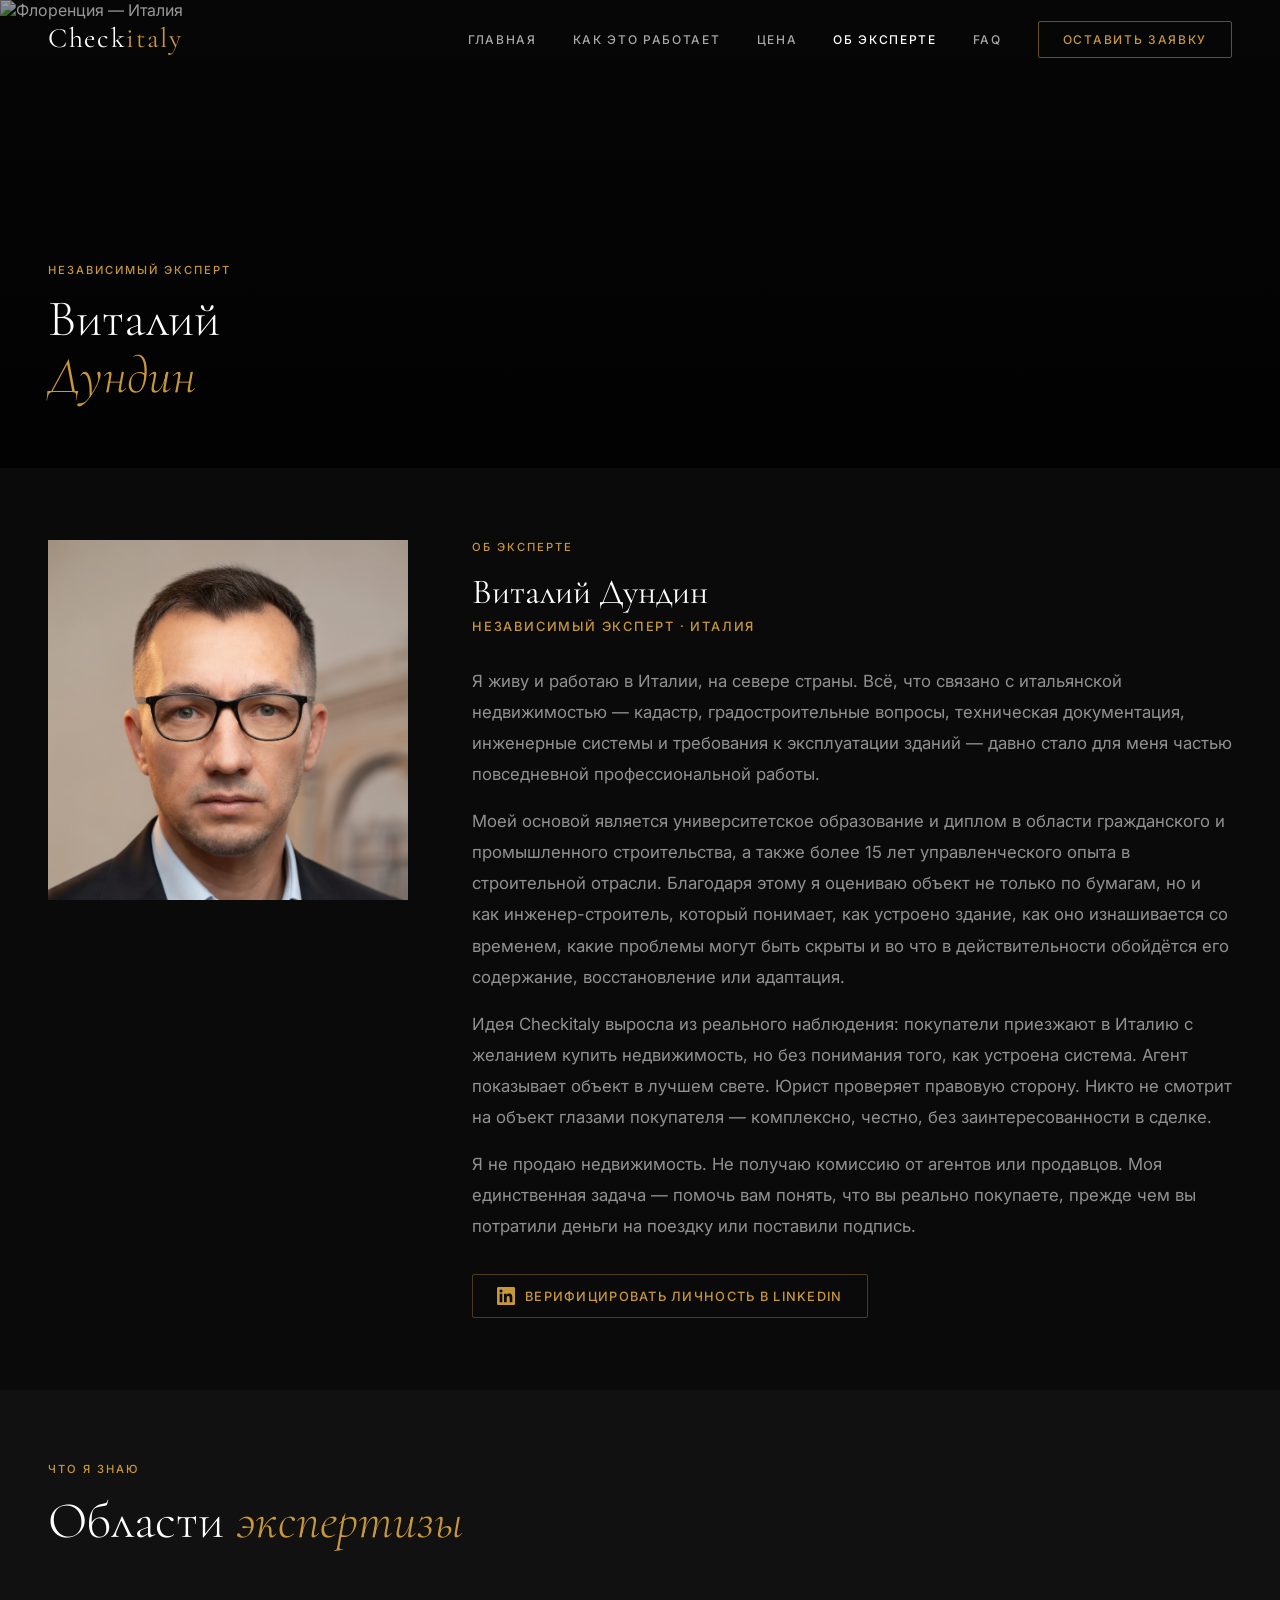
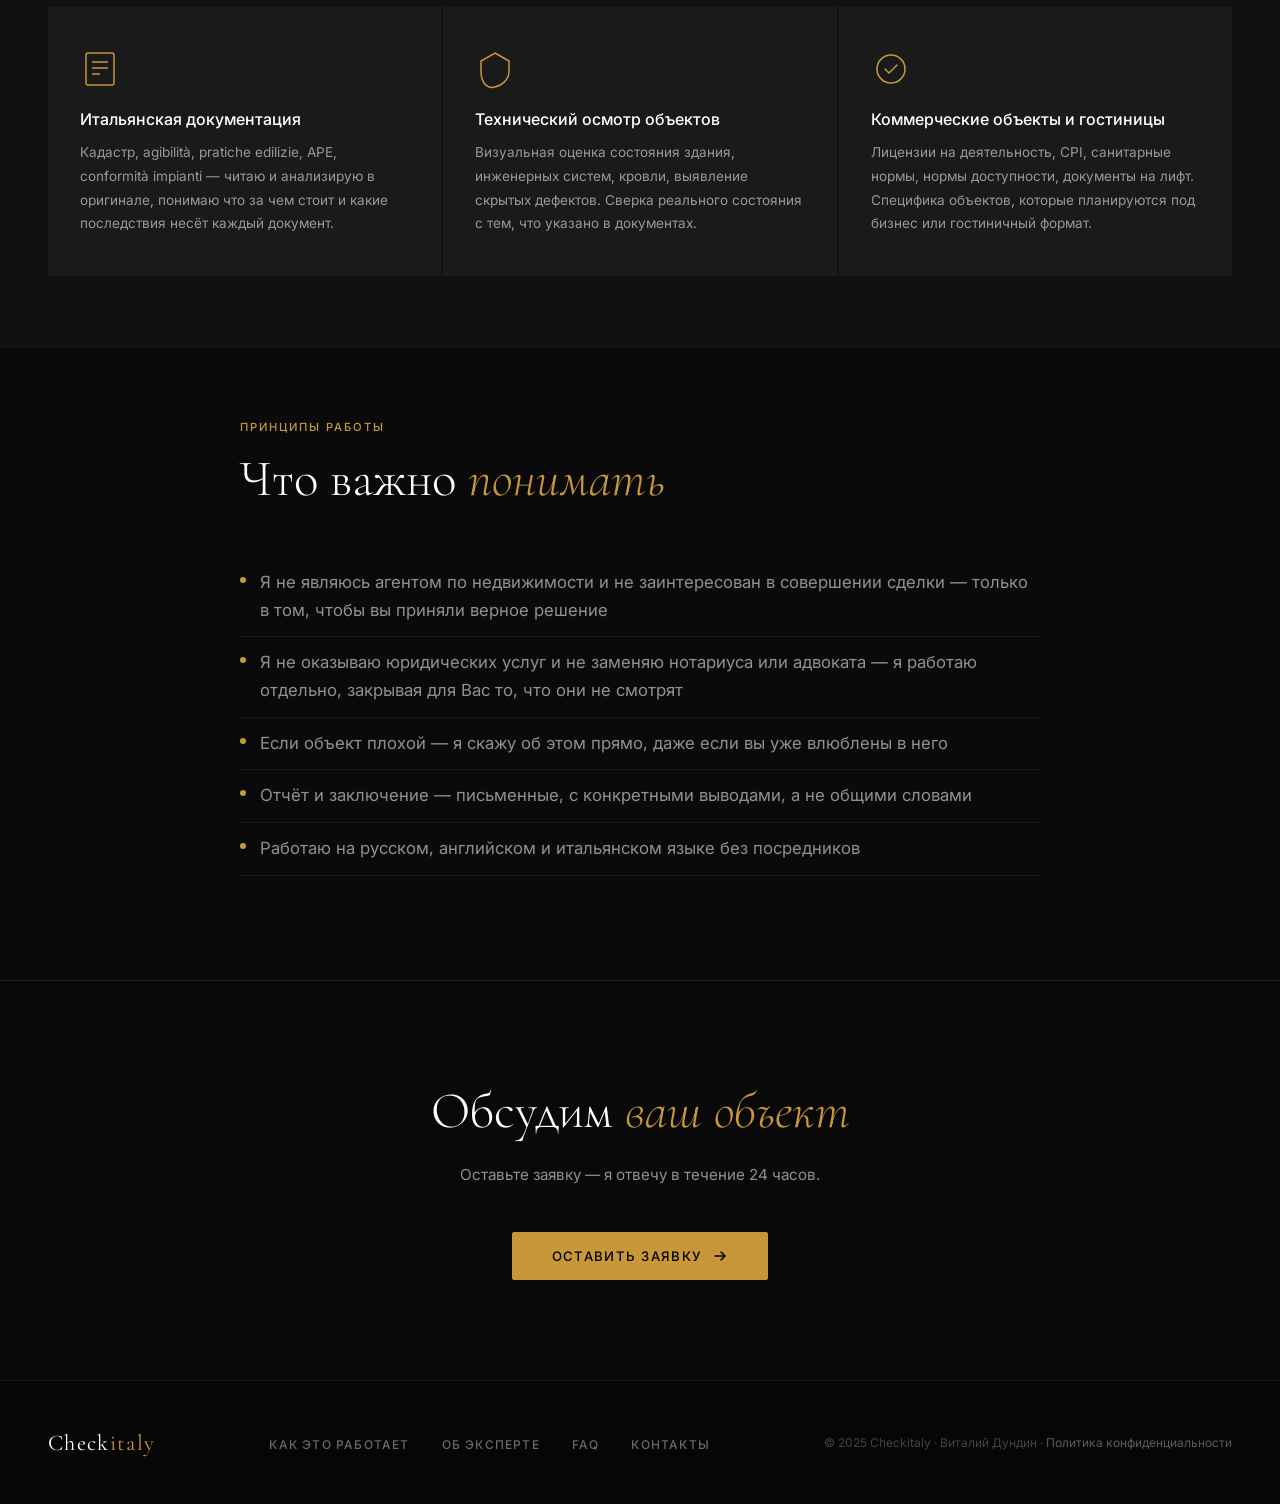
==== commit b5cba5af: "Add files via upload" ====
--- a/about.html
+++ b/about.html
@@ -198,7 +198,7 @@
     <li><a href="faq.html">FAQ</a></li>
     <li><a href="contact.html">Контакты</a></li>
   </ul>
-  <div class="footer__copy">© 2025 Checkitaly · Виталий Дундин</div>
+  <div class="footer__copy">© 2025 Checkitaly · Виталий Дундин · <a href="privacy.html" style="color:rgba(255,255,255,0.35);">Политика конфиденциальности</a></div>
 </footer>
 
 <script src="js/main.js"></script>
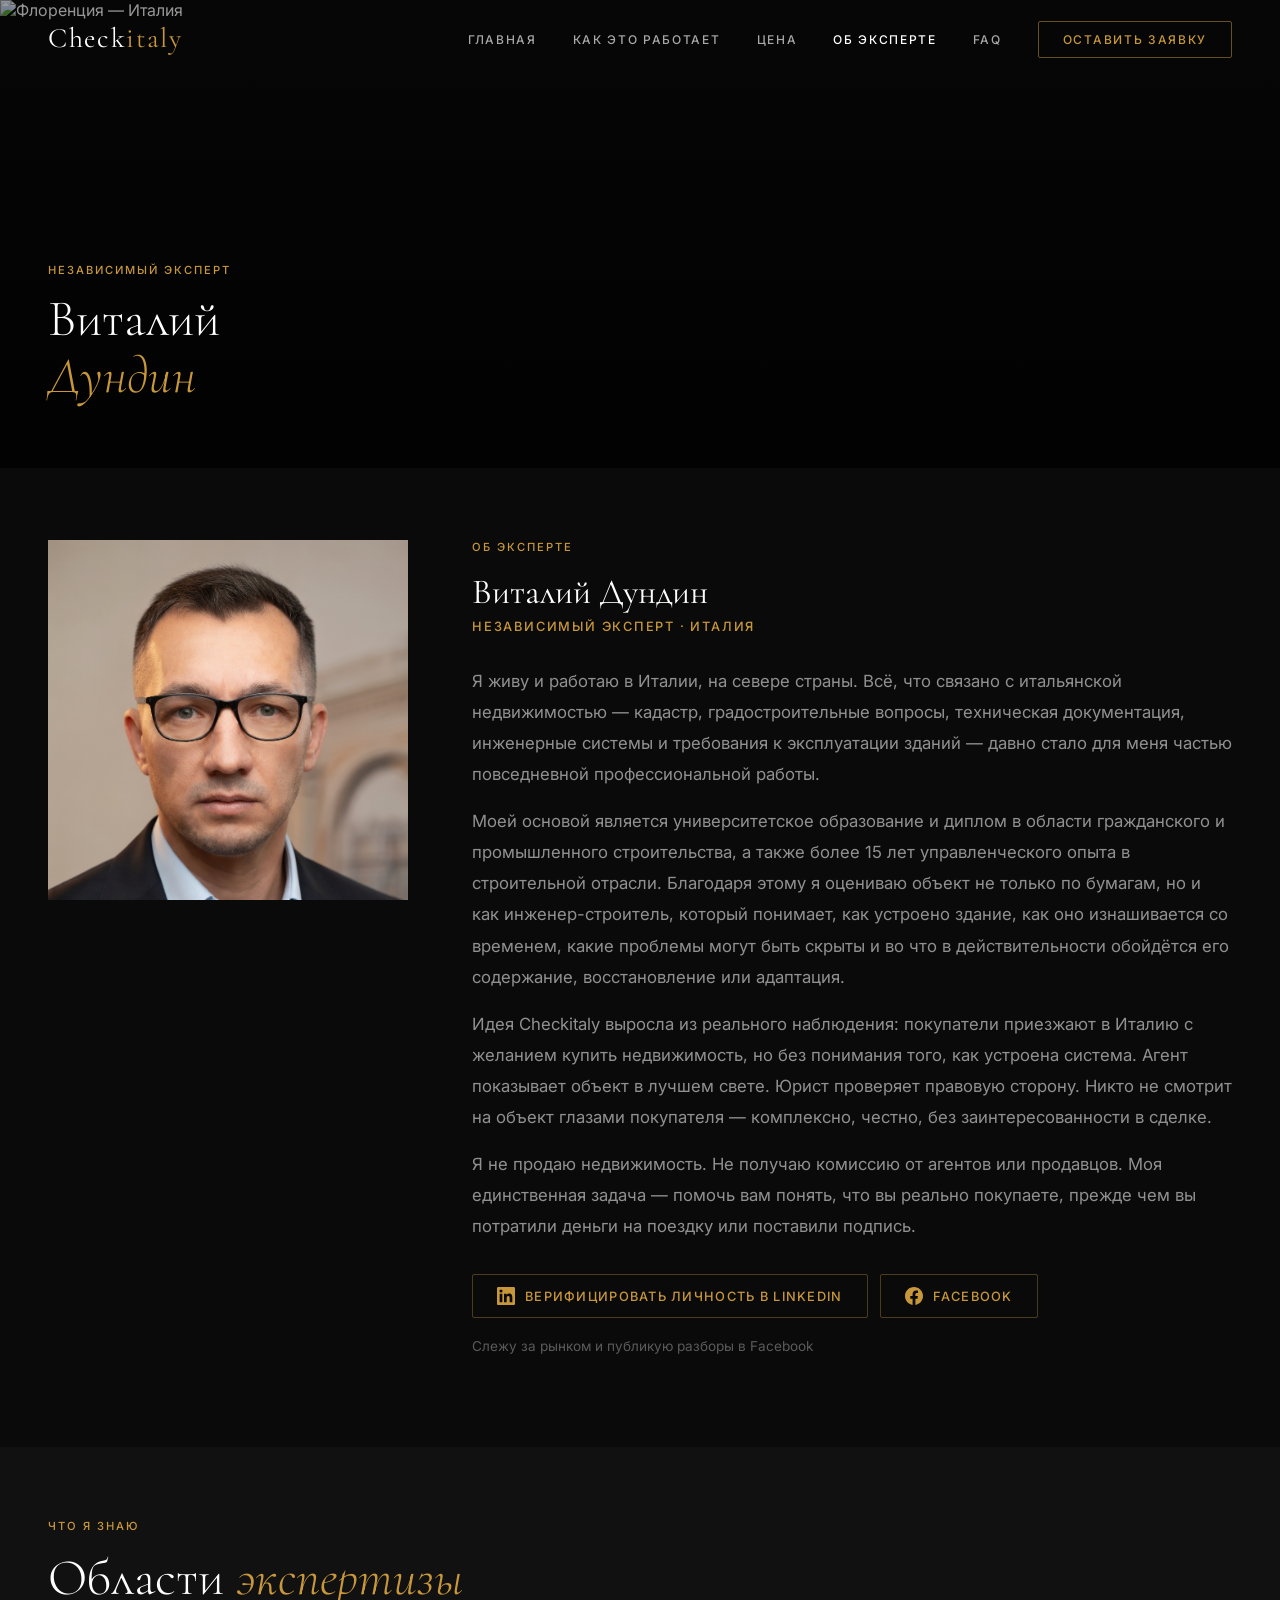
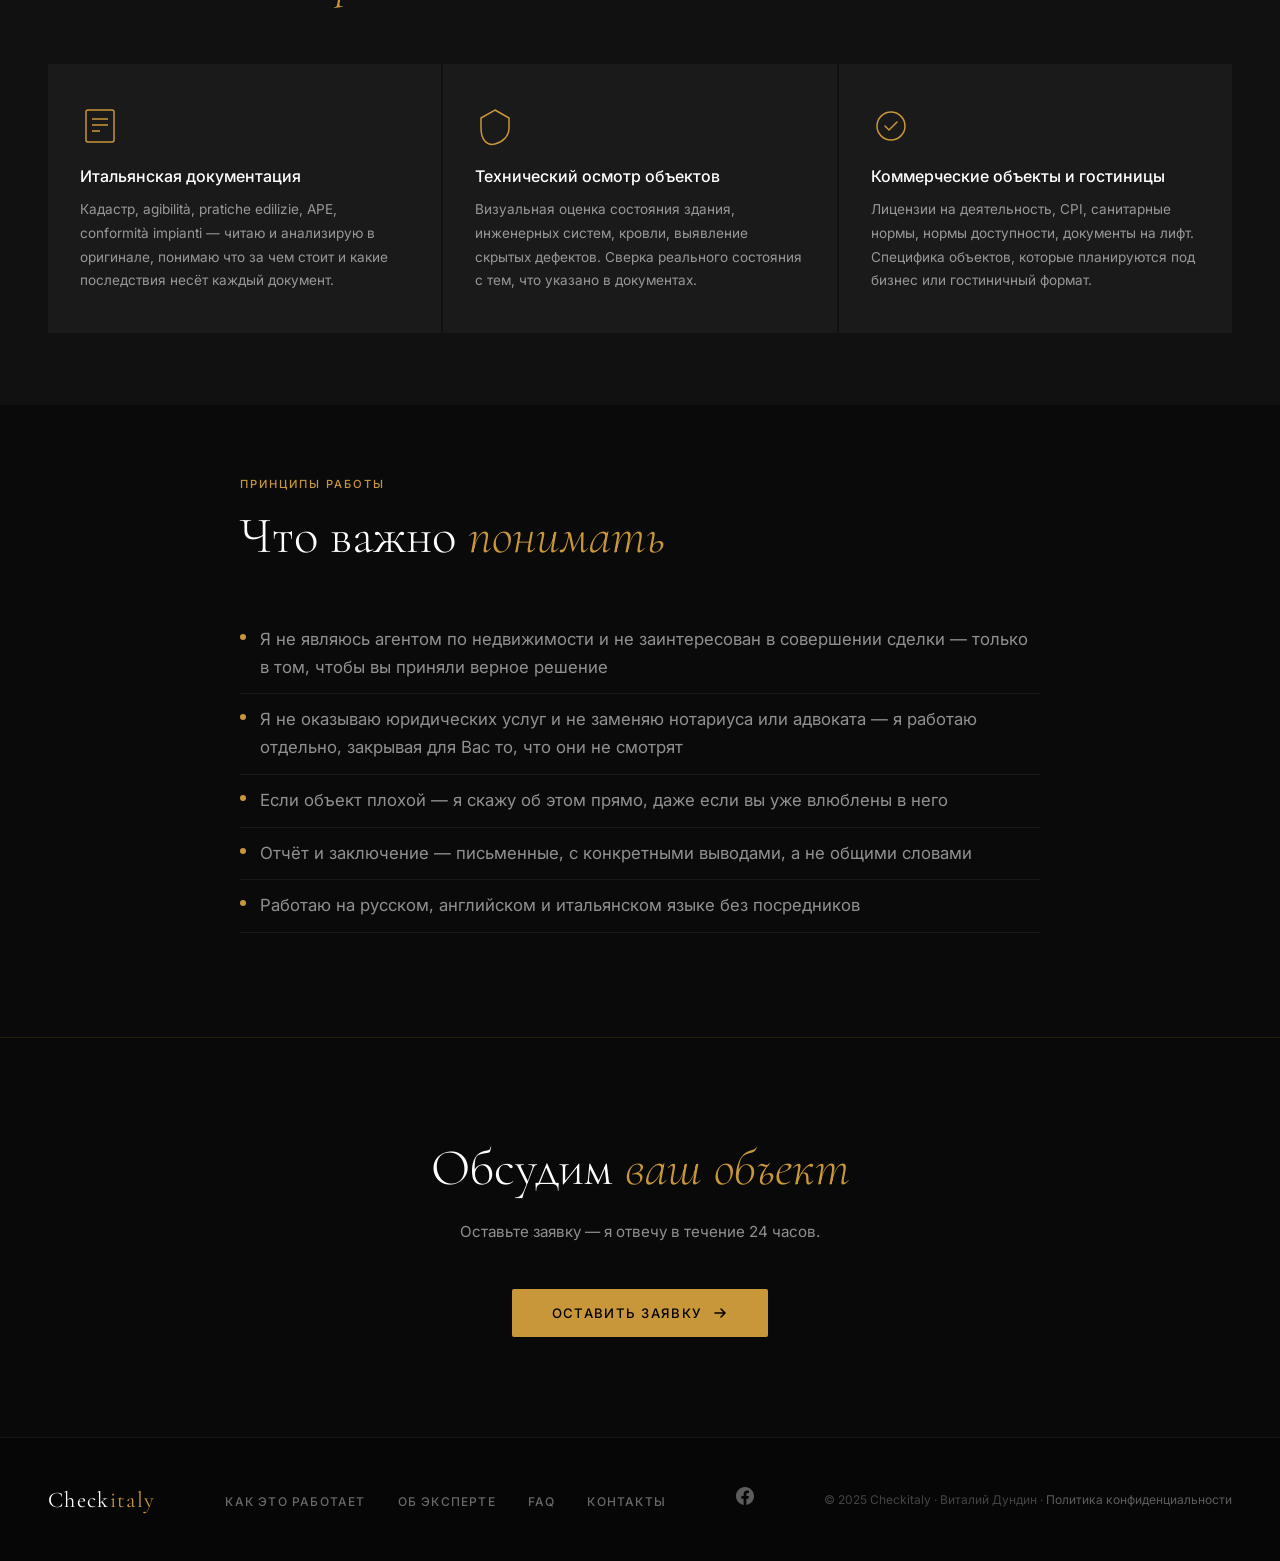
==== commit 61161f50: "feat: add Facebook links to footer, contact page and about page" ====
--- a/about.html
+++ b/about.html
@@ -5,6 +5,13 @@
   <meta name="viewport" content="width=device-width, initial-scale=1.0">
   <meta name="description" content="Виталий Дундин — независимый эксперт по недвижимости в Италии. Живёт и работает на севере Италии. Защищает интересы покупателей недвижимости.">
   <title>Об эксперте — Checkitaly</title>
+  <meta property="og:type" content="website">
+  <meta property="og:url" content="https://checkitaly.pro/about.html">
+  <meta property="og:title" content="Об эксперте — Checkitaly">
+  <meta property="og:description" content="Виталий Дундин — независимый эксперт по недвижимости в Италии. Живёт и работает на севере Италии. Защищает интересы покупателей.">
+  <meta property="og:image" content="https://checkitaly.pro/images/og-image.jpg">
+  <meta property="og:locale" content="ru_RU">
+  <meta property="og:site_name" content="Checkitaly">
   <link rel="icon" type="image/svg+xml" href="images/favicon.svg">
   <link rel="stylesheet" href="css/style.css">
 </head>
@@ -86,14 +93,23 @@
           Моя единственная задача — помочь вам понять, что вы реально покупаете,
           прежде чем вы потратили деньги на поездку или поставили подпись.
         </p>
-        <div class="reveal reveal--delay-3" style="margin-top:32px;">
+        <div class="reveal reveal--delay-3" style="margin-top:32px; display:flex; flex-wrap:wrap; gap:12px; align-items:center;">
           <a href="https://www.linkedin.com/in/vitalii-dundin/" target="_blank" rel="noopener" class="who__linkedin">
             <svg width="18" height="18" viewBox="0 0 24 24" fill="currentColor">
               <path d="M20.447 20.452h-3.554v-5.569c0-1.328-.027-3.037-1.852-3.037-1.853 0-2.136 1.445-2.136 2.939v5.667H9.351V9h3.414v1.561h.046c.477-.9 1.637-1.85 3.37-1.85 3.601 0 4.267 2.37 4.267 5.455v6.286zM5.337 7.433a2.062 2.062 0 01-2.063-2.065 2.064 2.064 0 112.063 2.065zm1.782 13.019H3.555V9h3.564v11.452zM22.225 0H1.771C.792 0 0 .774 0 1.729v20.542C0 23.227.792 24 1.771 24h20.451C23.2 24 24 23.227 24 22.271V1.729C24 .774 23.2 0 22.222 0h.003z"/>
             </svg>
             Верифицировать личность в LinkedIn
           </a>
-        </div>
+          <a href="https://www.facebook.com/CheckItaly" target="_blank" rel="noopener" class="who__linkedin">
+            <svg width="18" height="18" viewBox="0 0 24 24" fill="currentColor">
+              <path d="M24 12.073c0-6.627-5.373-12-12-12s-12 5.373-12 12c0 5.99 4.388 10.954 10.125 11.854v-8.385H7.078v-3.47h3.047V9.43c0-3.007 1.792-4.669 4.533-4.669 1.312 0 2.686.235 2.686.235v2.953H15.83c-1.491 0-1.956.925-1.956 1.874v2.25h3.328l-.532 3.47h-2.796v8.385C19.612 23.027 24 18.062 24 12.073z"/>
+            </svg>
+            Facebook
+          </a>
+        </div>
+        <p class="about-bio__text reveal reveal--delay-3" style="margin-top:16px; font-size:0.85rem; opacity:0.6;">
+          Слежу за рынком и публикую разборы в Facebook
+        </p>
       </div>
     </div>
   </div>
@@ -198,6 +214,13 @@
     <li><a href="faq.html">FAQ</a></li>
     <li><a href="contact.html">Контакты</a></li>
   </ul>
+  <div class="footer__social">
+    <a href="https://www.facebook.com/CheckItaly" target="_blank" rel="noopener" class="footer__social-link" aria-label="Facebook">
+      <svg width="18" height="18" viewBox="0 0 24 24" fill="currentColor">
+        <path d="M24 12.073c0-6.627-5.373-12-12-12s-12 5.373-12 12c0 5.99 4.388 10.954 10.125 11.854v-8.385H7.078v-3.47h3.047V9.43c0-3.007 1.792-4.669 4.533-4.669 1.312 0 2.686.235 2.686.235v2.953H15.83c-1.491 0-1.956.925-1.956 1.874v2.25h3.328l-.532 3.47h-2.796v8.385C19.612 23.027 24 18.062 24 12.073z"/>
+      </svg>
+    </a>
+  </div>
   <div class="footer__copy">© 2025 Checkitaly · Виталий Дундин · <a href="privacy.html" style="color:rgba(255,255,255,0.35);">Политика конфиденциальности</a></div>
 </footer>
 
--- a/css/style.css
+++ b/css/style.css
@@ -699,6 +699,18 @@
   font-size: 0.75rem;
   color: rgba(255,255,255,0.25);
 }
+.footer__social {
+  display: flex;
+  gap: 16px;
+  margin-bottom: 8px;
+}
+.footer__social-link {
+  color: rgba(255,255,255,0.35);
+  transition: color 0.2s;
+  display: flex;
+  align-items: center;
+}
+.footer__social-link:hover { color: var(--gold); }
 
 /* ========================
    PAGE HERO (inner pages)
@@ -850,6 +862,47 @@
   width: 100%;
   height: 100%;
   object-fit: cover;
+}
+
+/* ========================
+   PRIVACY PAGE
+======================== */
+.privacy-block {
+  margin-bottom: 48px;
+}
+.privacy-block h2 {
+  font-family: 'Cormorant Garamond', serif;
+  font-size: 1.4rem;
+  font-weight: 400;
+  color: var(--gold);
+  margin-bottom: 16px;
+}
+.privacy-block p {
+  font-size: 0.95rem;
+  line-height: 1.85;
+  color: rgba(255,255,255,0.65);
+  margin-bottom: 12px;
+}
+.privacy-block ul {
+  list-style: none;
+  margin: 12px 0;
+}
+.privacy-block ul li {
+  font-size: 0.95rem;
+  line-height: 1.75;
+  color: rgba(255,255,255,0.65);
+  padding: 6px 0 6px 20px;
+  position: relative;
+}
+.privacy-block ul li::before {
+  content: '';
+  position: absolute;
+  left: 0;
+  top: 14px;
+  width: 5px;
+  height: 5px;
+  border-radius: 50%;
+  background: var(--gold);
 }
 
 /* ========================
@@ -1204,4 +1257,14 @@
   .about-expertise { grid-template-columns: 1fr; }
   .page-hero { padding: 0 24px 48px; }
   .solution__badge { position: static; margin-top: 20px; }
-}
+  .problem__grid { grid-template-columns: 1fr; }
+  .problem-card { aspect-ratio: unset; min-height: 380px; }
+  .problem-card__overlay {
+    background: linear-gradient(to bottom, rgba(0,0,0,0.1) 0%, rgba(0,0,0,0.88) 100%) !important;
+  }
+  .problem-card__text {
+    max-height: none !important;
+    opacity: 1 !important;
+    overflow: visible;
+  }
+}
